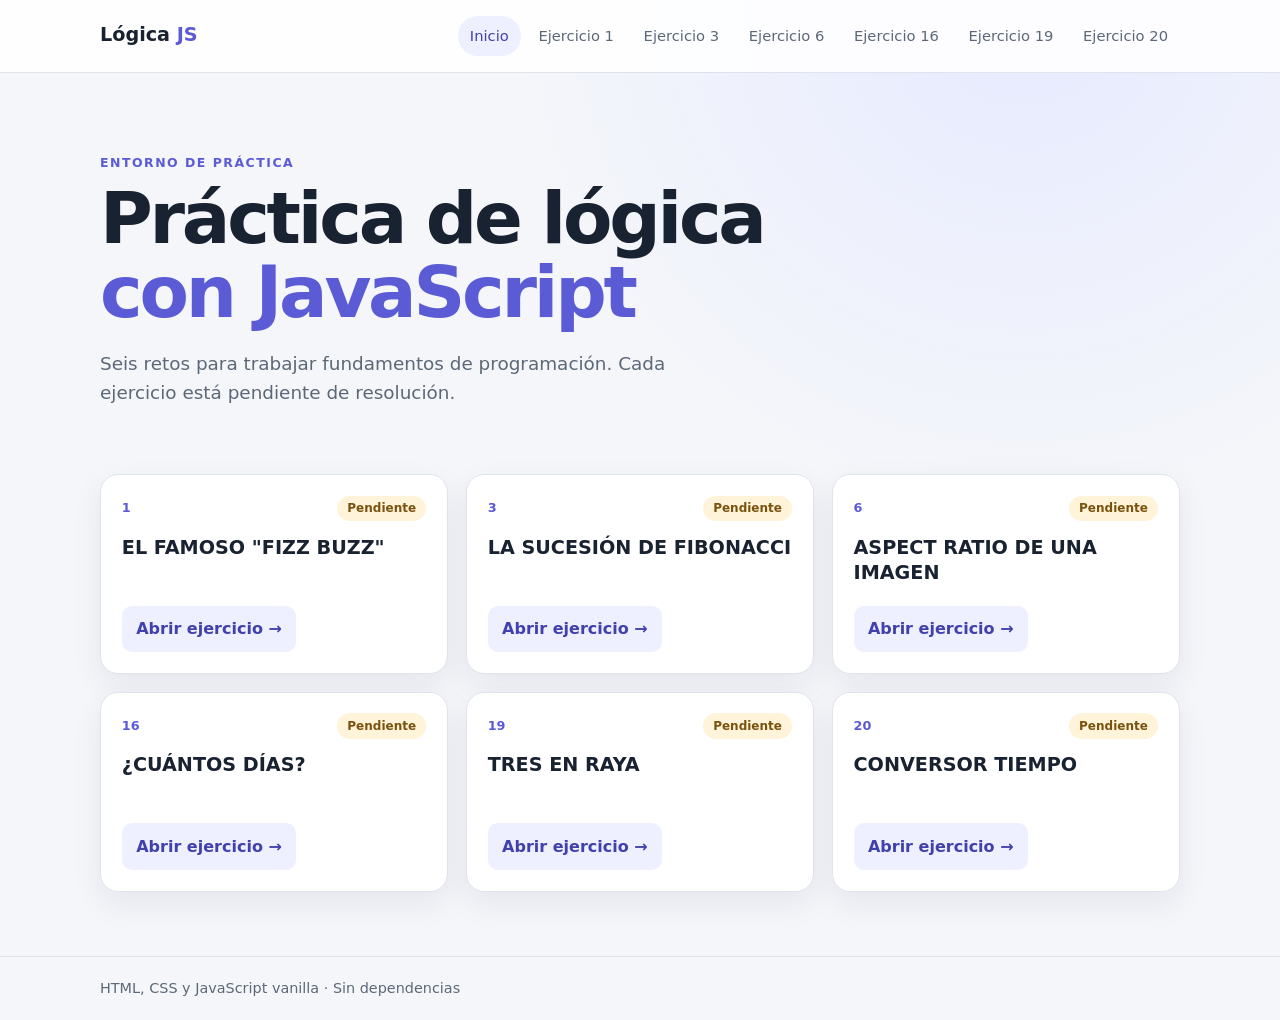
==== index.html @ c6742322 "first commit" ====
<!doctype html>
<html lang="es">
<head>
  <meta charset="utf-8"><meta name="viewport" content="width=device-width, initial-scale=1">
  <meta name="description" content="Entorno local para practicar lógica de programación con JavaScript.">
  <title>Práctica de lógica con JavaScript</title>
  <link rel="stylesheet" href="./assets/css/styles.css"><script src="./assets/js/main.js" defer></script>
</head>
<body>
  <header class="site-header"><a class="brand" href="./index.html">Lógica <span>JS</span></a><nav class="site-nav" aria-label="Navegación principal"><div class="nav-links"><a href="./index.html" aria-current="page">Inicio</a>
    <a href="./ejercicios/ejercicio-01/index.html">Ejercicio 1</a>
    <a href="./ejercicios/ejercicio-03/index.html">Ejercicio 3</a>
    <a href="./ejercicios/ejercicio-06/index.html">Ejercicio 6</a>
    <a href="./ejercicios/ejercicio-16/index.html">Ejercicio 16</a>
    <a href="./ejercicios/ejercicio-19/index.html">Ejercicio 19</a>
    <a href="./ejercicios/ejercicio-20/index.html">Ejercicio 20</a>
  </div></nav></header>
  <main class="container">
    <section class="hero"><p class="eyebrow">Entorno de práctica</p><h1>Práctica de lógica<br><span>con JavaScript</span></h1><p>Seis retos para trabajar fundamentos de programación. Cada ejercicio está pendiente de resolución.</p></section>
    <section class="exercise-grid" aria-label="Ejercicios disponibles"><article class="exercise-card"><div class="card-top"><span class="exercise-number">1</span><span class="status">Pendiente</span></div><h2>EL FAMOSO "FIZZ BUZZ"</h2><a class="button" href="./ejercicios/ejercicio-01/index.html">Abrir ejercicio <span aria-hidden="true">→</span></a></article>
      <article class="exercise-card"><div class="card-top"><span class="exercise-number">3</span><span class="status">Pendiente</span></div><h2>LA SUCESIÓN DE FIBONACCI</h2><a class="button" href="./ejercicios/ejercicio-03/index.html">Abrir ejercicio <span aria-hidden="true">→</span></a></article>
      <article class="exercise-card"><div class="card-top"><span class="exercise-number">6</span><span class="status">Pendiente</span></div><h2>ASPECT RATIO DE UNA IMAGEN</h2><a class="button" href="./ejercicios/ejercicio-06/index.html">Abrir ejercicio <span aria-hidden="true">→</span></a></article>
      <article class="exercise-card"><div class="card-top"><span class="exercise-number">16</span><span class="status">Pendiente</span></div><h2>¿CUÁNTOS DÍAS?</h2><a class="button" href="./ejercicios/ejercicio-16/index.html">Abrir ejercicio <span aria-hidden="true">→</span></a></article>
      <article class="exercise-card"><div class="card-top"><span class="exercise-number">19</span><span class="status">Pendiente</span></div><h2>TRES EN RAYA</h2><a class="button" href="./ejercicios/ejercicio-19/index.html">Abrir ejercicio <span aria-hidden="true">→</span></a></article>
      <article class="exercise-card"><div class="card-top"><span class="exercise-number">20</span><span class="status">Pendiente</span></div><h2>CONVERSOR TIEMPO</h2><a class="button" href="./ejercicios/ejercicio-20/index.html">Abrir ejercicio <span aria-hidden="true">→</span></a></article></section>
  </main>
  <footer class="site-footer"><div class="container">HTML, CSS y JavaScript vanilla · Sin dependencias</div></footer>
</body>
</html>
---- assets/css/styles.css ----
:root{color-scheme:light;--color-bg:#f4f6fa;--color-surface:#fff;--color-text:#182230;--color-muted:#5c6878;--color-accent:#5b5bd6;--color-accent-dark:#4141ad;--color-border:#dfe4ec;--color-soft:#eeefff;--font-body:system-ui,-apple-system,"Segoe UI",sans-serif;--space-1:.5rem;--space-2:1rem;--space-3:1.5rem;--space-4:2rem;--radius:18px;--shadow:0 12px 32px rgba(25,35,60,.07);--content-width:1080px}
*{box-sizing:border-box}body{margin:0;background:radial-gradient(ellipse at 80% 0,#e7eaff 0,transparent 32rem),var(--color-bg);color:var(--color-text);font:16px/1.6 var(--font-body)}a{color:var(--color-accent-dark)}a:focus-visible{outline:3px solid #f2a93b;outline-offset:3px}.container{width:min(var(--content-width),calc(100% - 2rem));margin-inline:auto}.site-header{display:flex;align-items:center;justify-content:space-between;gap:1.5rem;padding:1rem max(1rem,calc((100% - var(--content-width))/2));border-bottom:1px solid var(--color-border);background:rgba(255,255,255,.9)}.brand{font-size:1.2rem;font-weight:800;text-decoration:none;color:var(--color-text);white-space:nowrap}.brand span,.hero h1 span{color:var(--color-accent)}.nav-links{display:flex;gap:.35rem;overflow-x:auto;scrollbar-width:thin}.nav-links a{padding:.5rem .75rem;border-radius:999px;color:var(--color-muted);text-decoration:none;white-space:nowrap;font-size:.92rem}.nav-links a:hover,.nav-links a[aria-current=page]{background:var(--color-soft);color:var(--color-accent-dark)}.hero{padding:5rem 0 3rem;max-width:700px}.eyebrow{text-transform:uppercase;letter-spacing:.12em;font-size:.78rem;font-weight:800;color:var(--color-accent);margin:0 0 .5rem}.hero h1{font-size:clamp(2.6rem,6vw,4.5rem);line-height:1.04;letter-spacing:-.045em;margin:.3rem 0 1rem}.hero>p:last-child{font-size:1.15rem;color:var(--color-muted);max-width:580px}.exercise-grid{display:grid;grid-template-columns:repeat(3,minmax(0,1fr));gap:1.1rem;padding-bottom:4rem}.exercise-card,.panel{background:var(--color-surface);border:1px solid var(--color-border);border-radius:var(--radius);box-shadow:var(--shadow)}.exercise-card{padding:1.3rem;display:flex;min-height:200px;flex-direction:column;align-items:flex-start}.card-top{width:100%;display:flex;align-items:center;justify-content:space-between}.exercise-number{font-size:.8rem;font-weight:800;color:var(--color-accent)}.status{border-radius:999px;background:#fff3da;color:#79520d;padding:.2rem .65rem;font-size:.75rem;font-weight:700}.exercise-card h2{font-size:1.2rem;line-height:1.3;margin:.9rem 0 1.2rem}.button{margin-top:auto;background:var(--color-soft);padding:.65rem .9rem;border-radius:10px;text-decoration:none;font-weight:700;color:var(--color-accent-dark)}.button:hover{background:#dedfff}.page-content{padding:3rem 0 4rem;max-width:850px}.page-content h1{font-size:clamp(2rem,5vw,3.25rem);line-height:1.12;letter-spacing:-.035em;margin:.25rem 0 2rem}.panel{padding:1.5rem;margin:1rem 0}.panel h2{font-size:1.15rem;margin:0 0 .85rem}.prompt{border-left:4px solid var(--color-accent)}.prompt-text pre{font:inherit;white-space:pre-wrap;margin:0}.workspace p,.console-note{color:var(--color-muted);margin:.3rem 0}.result-section{background:#f9f9ff;min-height:120px}.result-section #resultado{min-height:2rem}.site-footer{border-top:1px solid var(--color-border);color:var(--color-muted);padding:1.25rem 0;font-size:.9rem}code{background:#f0f1f5;padding:.15rem .35rem;border-radius:5px}
@media(max-width:800px){.exercise-grid{grid-template-columns:repeat(2,minmax(0,1fr))}.site-header{align-items:flex-start;flex-direction:column;gap:.5rem}.nav-links{max-width:calc(100vw - 2rem)}}@media(max-width:520px){.exercise-grid{grid-template-columns:1fr}.hero{padding:3rem 0 2rem}.panel{padding:1.1rem}.page-content{padding-top:2rem}}
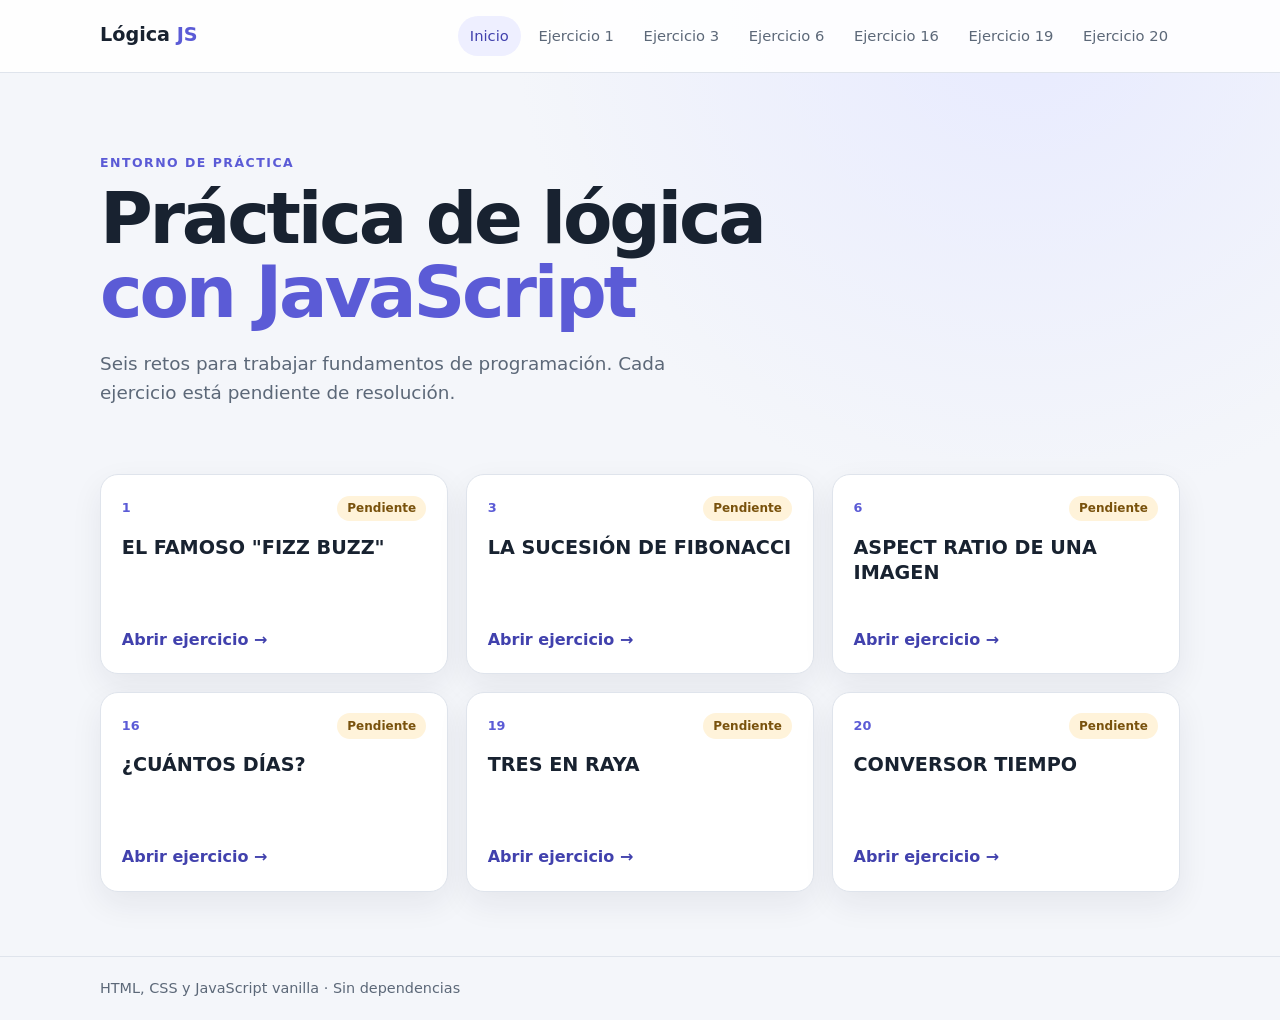
==== commit a100319f: "ejercicio 1" ====
--- a/index.html
+++ b/index.html
@@ -17,13 +17,16 @@
   </div></nav></header>
   <main class="container">
     <section class="hero"><p class="eyebrow">Entorno de práctica</p><h1>Práctica de lógica<br><span>con JavaScript</span></h1><p>Seis retos para trabajar fundamentos de programación. Cada ejercicio está pendiente de resolución.</p></section>
-    <section class="exercise-grid" aria-label="Ejercicios disponibles"><article class="exercise-card"><div class="card-top"><span class="exercise-number">1</span><span class="status">Pendiente</span></div><h2>EL FAMOSO "FIZZ BUZZ"</h2><a class="button" href="./ejercicios/ejercicio-01/index.html">Abrir ejercicio <span aria-hidden="true">→</span></a></article>
-      <article class="exercise-card"><div class="card-top"><span class="exercise-number">3</span><span class="status">Pendiente</span></div><h2>LA SUCESIÓN DE FIBONACCI</h2><a class="button" href="./ejercicios/ejercicio-03/index.html">Abrir ejercicio <span aria-hidden="true">→</span></a></article>
-      <article class="exercise-card"><div class="card-top"><span class="exercise-number">6</span><span class="status">Pendiente</span></div><h2>ASPECT RATIO DE UNA IMAGEN</h2><a class="button" href="./ejercicios/ejercicio-06/index.html">Abrir ejercicio <span aria-hidden="true">→</span></a></article>
-      <article class="exercise-card"><div class="card-top"><span class="exercise-number">16</span><span class="status">Pendiente</span></div><h2>¿CUÁNTOS DÍAS?</h2><a class="button" href="./ejercicios/ejercicio-16/index.html">Abrir ejercicio <span aria-hidden="true">→</span></a></article>
-      <article class="exercise-card"><div class="card-top"><span class="exercise-number">19</span><span class="status">Pendiente</span></div><h2>TRES EN RAYA</h2><a class="button" href="./ejercicios/ejercicio-19/index.html">Abrir ejercicio <span aria-hidden="true">→</span></a></article>
-      <article class="exercise-card"><div class="card-top"><span class="exercise-number">20</span><span class="status">Pendiente</span></div><h2>CONVERSOR TIEMPO</h2><a class="button" href="./ejercicios/ejercicio-20/index.html">Abrir ejercicio <span aria-hidden="true">→</span></a></article></section>
+    <section class="exercise-grid" aria-label="Ejercicios disponibles"><a class="exercise-card" href="./ejercicios/ejercicio-01/index.html"><div class="card-top"><span class="exercise-number">1</span><span class="status" data-status-for="1">Pendiente</span></div><h2>EL FAMOSO "FIZZ BUZZ"</h2><span class="card-link-label">Abrir ejercicio <span aria-hidden="true">→</span></span></a>
+      <a class="exercise-card" href="./ejercicios/ejercicio-03/index.html"><div class="card-top"><span class="exercise-number">3</span><span class="status" data-status-for="3">Pendiente</span></div><h2>LA SUCESIÓN DE FIBONACCI</h2><span class="card-link-label">Abrir ejercicio <span aria-hidden="true">→</span></span></a>
+      <a class="exercise-card" href="./ejercicios/ejercicio-06/index.html"><div class="card-top"><span class="exercise-number">6</span><span class="status" data-status-for="6">Pendiente</span></div><h2>ASPECT RATIO DE UNA IMAGEN</h2><span class="card-link-label">Abrir ejercicio <span aria-hidden="true">→</span></span></a>
+      <a class="exercise-card" href="./ejercicios/ejercicio-16/index.html"><div class="card-top"><span class="exercise-number">16</span><span class="status" data-status-for="16">Pendiente</span></div><h2>¿CUÁNTOS DÍAS?</h2><span class="card-link-label">Abrir ejercicio <span aria-hidden="true">→</span></span></a>
+      <a class="exercise-card" href="./ejercicios/ejercicio-19/index.html"><div class="card-top"><span class="exercise-number">19</span><span class="status" data-status-for="19">Pendiente</span></div><h2>TRES EN RAYA</h2><span class="card-link-label">Abrir ejercicio <span aria-hidden="true">→</span></span></a>
+      <a class="exercise-card" href="./ejercicios/ejercicio-20/index.html"><div class="card-top"><span class="exercise-number">20</span><span class="status" data-status-for="20">Pendiente</span></div><h2>CONVERSOR TIEMPO</h2><span class="card-link-label">Abrir ejercicio <span aria-hidden="true">→</span></span></a></section>
   </main>
   <footer class="site-footer"><div class="container">HTML, CSS y JavaScript vanilla · Sin dependencias</div></footer>
 </body>
 </html>
+
+
+
--- a/assets/css/styles.css
+++ b/assets/css/styles.css
@@ -1,3 +1,11 @@
 :root{color-scheme:light;--color-bg:#f4f6fa;--color-surface:#fff;--color-text:#182230;--color-muted:#5c6878;--color-accent:#5b5bd6;--color-accent-dark:#4141ad;--color-border:#dfe4ec;--color-soft:#eeefff;--font-body:system-ui,-apple-system,"Segoe UI",sans-serif;--space-1:.5rem;--space-2:1rem;--space-3:1.5rem;--space-4:2rem;--radius:18px;--shadow:0 12px 32px rgba(25,35,60,.07);--content-width:1080px}
-*{box-sizing:border-box}body{margin:0;background:radial-gradient(ellipse at 80% 0,#e7eaff 0,transparent 32rem),var(--color-bg);color:var(--color-text);font:16px/1.6 var(--font-body)}a{color:var(--color-accent-dark)}a:focus-visible{outline:3px solid #f2a93b;outline-offset:3px}.container{width:min(var(--content-width),calc(100% - 2rem));margin-inline:auto}.site-header{display:flex;align-items:center;justify-content:space-between;gap:1.5rem;padding:1rem max(1rem,calc((100% - var(--content-width))/2));border-bottom:1px solid var(--color-border);background:rgba(255,255,255,.9)}.brand{font-size:1.2rem;font-weight:800;text-decoration:none;color:var(--color-text);white-space:nowrap}.brand span,.hero h1 span{color:var(--color-accent)}.nav-links{display:flex;gap:.35rem;overflow-x:auto;scrollbar-width:thin}.nav-links a{padding:.5rem .75rem;border-radius:999px;color:var(--color-muted);text-decoration:none;white-space:nowrap;font-size:.92rem}.nav-links a:hover,.nav-links a[aria-current=page]{background:var(--color-soft);color:var(--color-accent-dark)}.hero{padding:5rem 0 3rem;max-width:700px}.eyebrow{text-transform:uppercase;letter-spacing:.12em;font-size:.78rem;font-weight:800;color:var(--color-accent);margin:0 0 .5rem}.hero h1{font-size:clamp(2.6rem,6vw,4.5rem);line-height:1.04;letter-spacing:-.045em;margin:.3rem 0 1rem}.hero>p:last-child{font-size:1.15rem;color:var(--color-muted);max-width:580px}.exercise-grid{display:grid;grid-template-columns:repeat(3,minmax(0,1fr));gap:1.1rem;padding-bottom:4rem}.exercise-card,.panel{background:var(--color-surface);border:1px solid var(--color-border);border-radius:var(--radius);box-shadow:var(--shadow)}.exercise-card{padding:1.3rem;display:flex;min-height:200px;flex-direction:column;align-items:flex-start}.card-top{width:100%;display:flex;align-items:center;justify-content:space-between}.exercise-number{font-size:.8rem;font-weight:800;color:var(--color-accent)}.status{border-radius:999px;background:#fff3da;color:#79520d;padding:.2rem .65rem;font-size:.75rem;font-weight:700}.exercise-card h2{font-size:1.2rem;line-height:1.3;margin:.9rem 0 1.2rem}.button{margin-top:auto;background:var(--color-soft);padding:.65rem .9rem;border-radius:10px;text-decoration:none;font-weight:700;color:var(--color-accent-dark)}.button:hover{background:#dedfff}.page-content{padding:3rem 0 4rem;max-width:850px}.page-content h1{font-size:clamp(2rem,5vw,3.25rem);line-height:1.12;letter-spacing:-.035em;margin:.25rem 0 2rem}.panel{padding:1.5rem;margin:1rem 0}.panel h2{font-size:1.15rem;margin:0 0 .85rem}.prompt{border-left:4px solid var(--color-accent)}.prompt-text pre{font:inherit;white-space:pre-wrap;margin:0}.workspace p,.console-note{color:var(--color-muted);margin:.3rem 0}.result-section{background:#f9f9ff;min-height:120px}.result-section #resultado{min-height:2rem}.site-footer{border-top:1px solid var(--color-border);color:var(--color-muted);padding:1.25rem 0;font-size:.9rem}code{background:#f0f1f5;padding:.15rem .35rem;border-radius:5px}
+*{box-sizing:border-box}body{margin:0;background:radial-gradient(ellipse at 80% 0,#e7eaff 0,transparent 32rem),var(--color-bg);color:var(--color-text);font:16px/1.6 var(--font-body)}a{color:var(--color-accent-dark)}a:focus-visible{outline:3px solid #f2a93b;outline-offset:3px}.container{width:min(var(--content-width),calc(100% - 2rem));margin-inline:auto}.site-header{display:flex;align-items:center;justify-content:space-between;gap:1.5rem;padding:1rem max(1rem,calc((100% - var(--content-width))/2));border-bottom:1px solid var(--color-border);background:rgba(255,255,255,.9)}.brand{font-size:1.2rem;font-weight:800;text-decoration:none;color:var(--color-text);white-space:nowrap}.brand span,.hero h1 span{color:var(--color-accent)}.nav-links{display:flex;gap:.35rem;overflow-x:auto;scrollbar-width:thin}.nav-links a{padding:.5rem .75rem;border-radius:999px;color:var(--color-muted);text-decoration:none;white-space:nowrap;font-size:.92rem}.nav-links a:hover,.nav-links a[aria-current=page]{background:var(--color-soft);color:var(--color-accent-dark)}.hero{padding:5rem 0 3rem;max-width:700px}.eyebrow{text-transform:uppercase;letter-spacing:.12em;font-size:.78rem;font-weight:800;color:var(--color-accent);margin:0 0 .5rem}.hero h1{font-size:clamp(2.6rem,6vw,4.5rem);line-height:1.04;letter-spacing:-.045em;margin:.3rem 0 1rem}.hero>p:last-child{font-size:1.15rem;color:var(--color-muted);max-width:580px}.exercise-grid{display:grid;grid-template-columns:repeat(3,minmax(0,1fr));gap:1.1rem;padding-bottom:4rem}.exercise-card,.panel{background:var(--color-surface);border:1px solid var(--color-border);border-radius:var(--radius);box-shadow:var(--shadow)}.exercise-card{padding:1.3rem;display:flex;min-height:200px;flex-direction:column;align-items:flex-start;color:var(--color-text);text-decoration:none;transition:transform .5s ease,box-shadow .5s ease}.exercise-card:hover{transform:scale(1.025);box-shadow:0 18px 38px rgba(25,35,60,.14);z-index:1}.exercise-card:focus-visible{outline:3px solid #f2a93b;outline-offset:3px}.card-top{width:100%;display:flex;align-items:center;justify-content:space-between}.exercise-number{font-size:.8rem;font-weight:800;color:var(--color-accent)}.status{border-radius:999px;background:#fff3da;color:#79520d;padding:.2rem .65rem;font-size:.75rem;font-weight:700}.exercise-card h2{font-size:1.2rem;line-height:1.3;margin:.9rem 0 1.2rem}.card-link-label{margin-top:auto;color:var(--color-accent-dark);font-weight:700}.page-content{padding:3rem 0 4rem;max-width:850px}.page-content h1{font-size:clamp(2rem,5vw,3.25rem);line-height:1.12;letter-spacing:-.035em;margin:.25rem 0 2rem}.panel{padding:1.5rem;margin:1rem 0}.panel h2{font-size:1.15rem;margin:0 0 .85rem}.prompt{border-left:4px solid var(--color-accent)}.prompt-text pre{font:inherit;white-space:pre-wrap;margin:0}.workspace p,.console-note{color:var(--color-muted);margin:.3rem 0}.result-section{background:#f9f9ff;min-height:120px}.result-section #resultado{min-height:2rem}.site-footer{border-top:1px solid var(--color-border);color:var(--color-muted);padding:1.25rem 0;font-size:.9rem}code{background:#f0f1f5;padding:.15rem .35rem;border-radius:5px}
 @media(max-width:800px){.exercise-grid{grid-template-columns:repeat(2,minmax(0,1fr))}.site-header{align-items:flex-start;flex-direction:column;gap:.5rem}.nav-links{max-width:calc(100vw - 2rem)}}@media(max-width:520px){.exercise-grid{grid-template-columns:1fr}.hero{padding:3rem 0 2rem}.panel{padding:1.1rem}.page-content{padding-top:2rem}}
+
+.status--resolved{background:#dcf5e8;color:#17643a}
+
+
+.status-toggle{border:1px solid var(--color-border);border-radius:999px;background:var(--color-surface);color:var(--color-accent-dark);padding:.3rem .7rem;font:inherit;font-size:.78rem;font-weight:700;cursor:pointer}.status-toggle:hover{background:var(--color-soft)}.status-toggle:focus-visible{outline:3px solid #f2a93b;outline-offset:3px}
+
+
+
